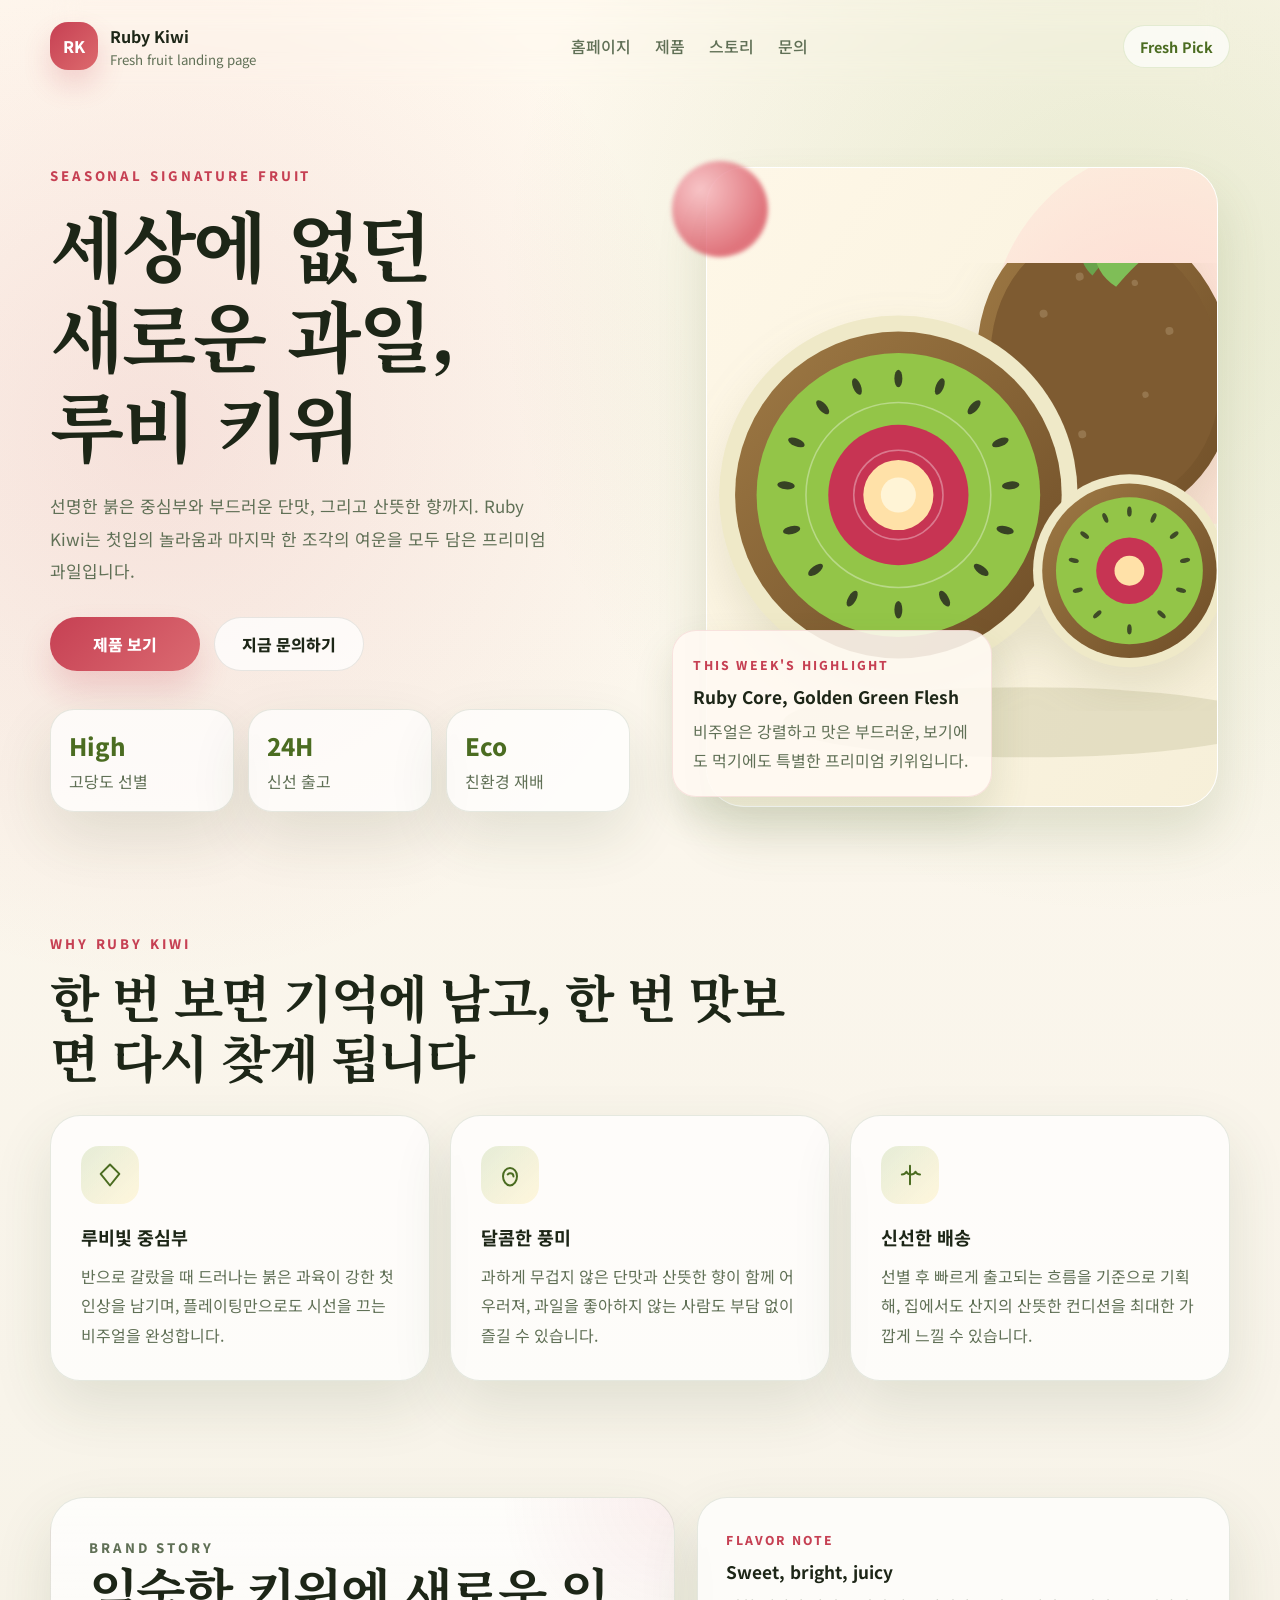
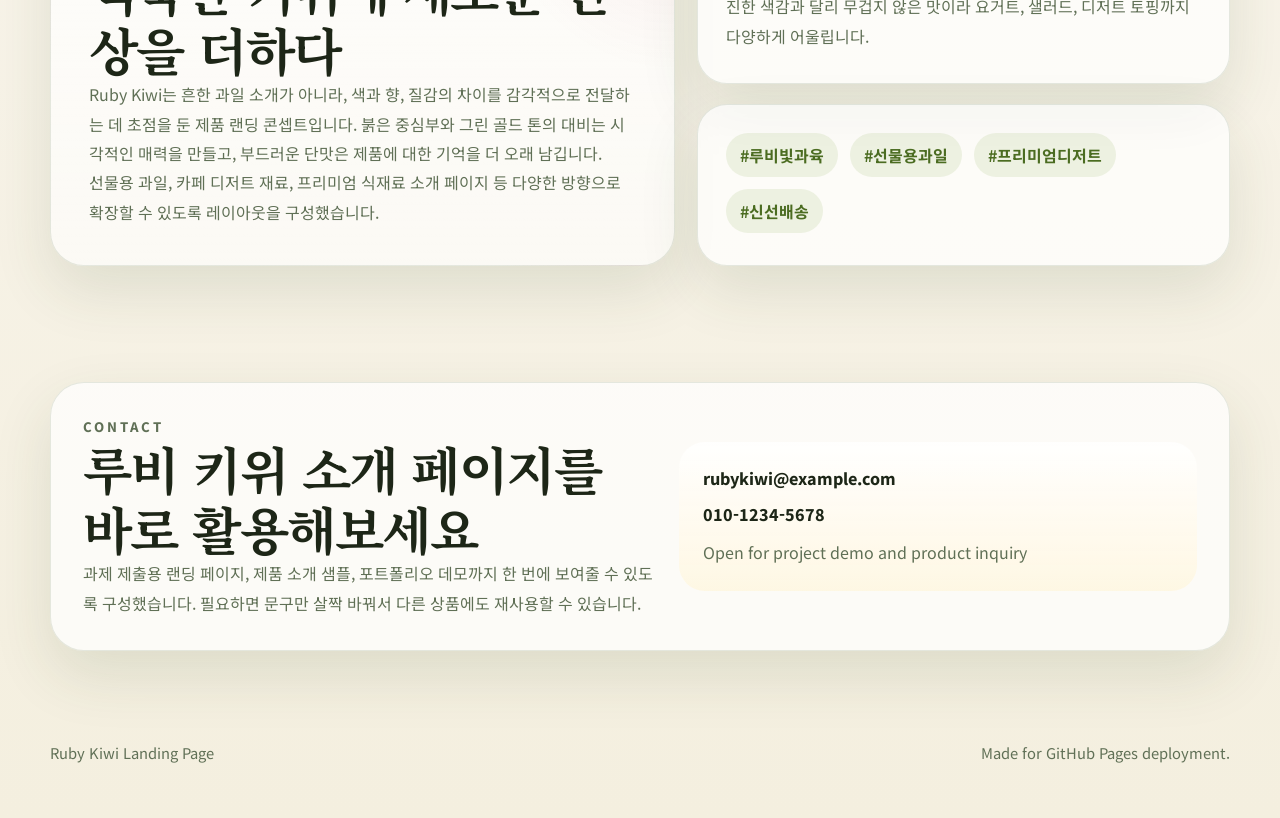
==== index.html @ b6b21a19 "Add Ruby Kiwi landing page files" ====
<!DOCTYPE html>
<html lang="ko">
  <head>
    <meta charset="UTF-8" />
    <meta name="viewport" content="width=device-width, initial-scale=1.0" />
    <title>Ruby Kiwi | Product Landing Page</title>
    <meta
      name="description"
      content="세상에 없던 새로운 과일, 루비 키위를 소개하는 제품 랜딩 페이지입니다."
    />
    <link rel="preconnect" href="https://fonts.googleapis.com" />
    <link rel="preconnect" href="https://fonts.gstatic.com" crossorigin />
    <link
      href="https://fonts.googleapis.com/css2?family=Noto+Sans+KR:wght@400;500;700;800&family=Noto+Serif+KR:wght@600;700;900&display=swap"
      rel="stylesheet"
    />
    <link rel="stylesheet" href="styles.css" />
  </head>
  <body>
    <div class="page-shell">
      <header class="site-header">
        <a class="brand" href="#home">
          <span class="brand-mark">RK</span>
          <span class="brand-copy">
            <strong>Ruby Kiwi</strong>
            <span>Fresh fruit landing page</span>
          </span>
        </a>

        <nav class="site-nav" aria-label="주요 메뉴">
          <a href="#home">홈페이지</a>
          <a href="#product">제품</a>
          <a href="#story">스토리</a>
          <a href="#inquiry">문의</a>
        </nav>

        <a class="header-pill" href="#story">Fresh Pick</a>
      </header>

      <main>
        <section class="hero" id="home">
          <div class="hero-copy">
            <p class="eyebrow">Seasonal Signature Fruit</p>
            <h1>세상에 없던 새로운 과일, 루비 키위</h1>
            <p class="hero-description">
              선명한 붉은 중심부와 부드러운 단맛, 그리고 산뜻한 향까지.
              Ruby Kiwi는 첫입의 놀라움과 마지막 한 조각의 여운을 모두 담은
              프리미엄 과일입니다.
            </p>

            <div class="hero-actions">
              <a class="button button-primary" href="#product">제품 보기</a>
              <a class="button button-secondary" href="#inquiry">지금 문의하기</a>
            </div>

            <ul class="hero-metrics" aria-label="핵심 특징">
              <li>
                <strong>High</strong>
                <span>고당도 선별</span>
              </li>
              <li>
                <strong>24H</strong>
                <span>신선 출고</span>
              </li>
              <li>
                <strong>Eco</strong>
                <span>친환경 재배</span>
              </li>
            </ul>
          </div>

          <div class="hero-visual">
            <div class="visual-orb visual-orb-left" aria-hidden="true"></div>
            <div class="visual-card">
              <img
                src="images/ruby-kiwi-hero.svg"
                alt="붉은 중심부가 드러난 루비 키위와 통키위가 함께 놓인 제품 이미지"
              />
            </div>
            <aside class="floating-note">
              <span class="note-label">This Week's Highlight</span>
              <strong>Ruby Core, Golden Green Flesh</strong>
              <p>
                비주얼은 강렬하고 맛은 부드러운, 보기에도 먹기에도 특별한
                프리미엄 키위입니다.
              </p>
            </aside>
          </div>
        </section>

        <section class="benefit-section" id="product">
          <div class="section-heading">
            <p class="eyebrow">Why Ruby Kiwi</p>
            <h2>한 번 보면 기억에 남고, 한 번 맛보면 다시 찾게 됩니다</h2>
          </div>

          <div class="benefit-grid">
            <article class="benefit-card">
              <div class="benefit-icon" aria-hidden="true">
                <svg viewBox="0 0 24 24" role="presentation">
                  <path
                    d="M12 3 4 11l8 10 8-10-8-8Z"
                    fill="none"
                    stroke="currentColor"
                    stroke-linecap="round"
                    stroke-linejoin="round"
                    stroke-width="1.7"
                  />
                </svg>
              </div>
              <h3>루비빛 중심부</h3>
              <p>
                반으로 갈랐을 때 드러나는 붉은 과육이 강한 첫인상을 남기며,
                플레이팅만으로도 시선을 끄는 비주얼을 완성합니다.
              </p>
            </article>

            <article class="benefit-card">
              <div class="benefit-icon" aria-hidden="true">
                <svg viewBox="0 0 24 24" role="presentation">
                  <path
                    d="M6 13c0-4.1 2.7-7 6-7s6 2.9 6 7c0 4.3-2.7 8-6 8s-6-3.7-6-8Z"
                    fill="none"
                    stroke="currentColor"
                    stroke-linecap="round"
                    stroke-linejoin="round"
                    stroke-width="1.7"
                  />
                  <path
                    d="M10 11.5c.8-.7 1.5-1 2.1-1 1.6 0 2.9 1.2 2.9 2.8"
                    fill="none"
                    stroke="currentColor"
                    stroke-linecap="round"
                    stroke-width="1.7"
                  />
                </svg>
              </div>
              <h3>달콤한 풍미</h3>
              <p>
                과하게 무겁지 않은 단맛과 산뜻한 향이 함께 어우러져, 과일을
                좋아하지 않는 사람도 부담 없이 즐길 수 있습니다.
              </p>
            </article>

            <article class="benefit-card">
              <div class="benefit-icon" aria-hidden="true">
                <svg viewBox="0 0 24 24" role="presentation">
                  <path
                    d="M12 4v16M5 11.5c1.7 0 3.1-.9 3.9-2.3.8 1.4 2.2 2.3 3.9 2.3s3.1-.9 3.9-2.3c.8 1.4 2.2 2.3 3.9 2.3"
                    fill="none"
                    stroke="currentColor"
                    stroke-linecap="round"
                    stroke-linejoin="round"
                    stroke-width="1.7"
                  />
                </svg>
              </div>
              <h3>신선한 배송</h3>
              <p>
                선별 후 빠르게 출고되는 흐름을 기준으로 기획해, 집에서도
                산지의 산뜻한 컨디션을 최대한 가깝게 느낄 수 있습니다.
              </p>
            </article>
          </div>
        </section>

        <section class="story-section" id="story">
          <div class="story-panel">
            <p class="eyebrow">Brand Story</p>
            <h2>익숙한 키위에 새로운 인상을 더하다</h2>
            <p>
              Ruby Kiwi는 흔한 과일 소개가 아니라, 색과 향, 질감의 차이를
              감각적으로 전달하는 데 초점을 둔 제품 랜딩 콘셉트입니다. 붉은
              중심부와 그린 골드 톤의 대비는 시각적인 매력을 만들고, 부드러운
              단맛은 제품에 대한 기억을 더 오래 남깁니다.
            </p>
            <p>
              선물용 과일, 카페 디저트 재료, 프리미엄 식재료 소개 페이지 등
              다양한 방향으로 확장할 수 있도록 레이아웃을 구성했습니다.
            </p>
          </div>

          <div class="story-stack">
            <article class="recipe-card">
              <span class="card-kicker">Flavor Note</span>
              <strong>Sweet, bright, juicy</strong>
              <p>
                진한 색감과 달리 무겁지 않은 맛이라 요거트, 샐러드, 디저트
                토핑까지 다양하게 어울립니다.
              </p>
            </article>

            <article class="tag-card">
              <span>#루비빛과육</span>
              <span>#선물용과일</span>
              <span>#프리미엄디저트</span>
              <span>#신선배송</span>
            </article>
          </div>
        </section>

        <section class="contact-section" id="inquiry">
          <div class="contact-card">
            <div class="contact-copy">
              <p class="eyebrow">Contact</p>
              <h2>루비 키위 소개 페이지를 바로 활용해보세요</h2>
              <p>
                과제 제출용 랜딩 페이지, 제품 소개 샘플, 포트폴리오 데모까지
                한 번에 보여줄 수 있도록 구성했습니다. 필요하면 문구만 살짝
                바꿔서 다른 상품에도 재사용할 수 있습니다.
              </p>
            </div>

            <div class="contact-panel">
              <a href="mailto:rubykiwi@example.com">rubykiwi@example.com</a>
              <a href="tel:010-1234-5678">010-1234-5678</a>
              <span>Open for project demo and product inquiry</span>
            </div>
          </div>
        </section>
      </main>

      <footer class="site-footer">
        <p>Ruby Kiwi Landing Page</p>
        <p>Made for GitHub Pages deployment.</p>
      </footer>
    </div>
  </body>
</html>
---- styles.css ----
:root {
  --bg: #f8f4ea;
  --surface: rgba(255, 255, 255, 0.72);
  --surface-strong: rgba(255, 255, 255, 0.9);
  --line: rgba(54, 82, 33, 0.12);
  --text: #1d2617;
  --muted: #607056;
  --green: #7aa53a;
  --green-deep: #4b6c21;
  --ruby: #c64053;
  --ruby-soft: #f3a0a6;
  --cream: #fff5d9;
  --shadow: 0 24px 60px rgba(53, 74, 33, 0.12);
}

* {
  box-sizing: border-box;
}

html {
  scroll-behavior: smooth;
}

body {
  margin: 0;
  color: var(--text);
  font-family: "Noto Sans KR", sans-serif;
  background:
    radial-gradient(circle at 12% 18%, rgba(198, 64, 83, 0.12), transparent 24%),
    radial-gradient(circle at 88% 12%, rgba(122, 165, 58, 0.18), transparent 26%),
    linear-gradient(180deg, #fff9ef 0%, #f8f4ea 58%, #f4efdf 100%);
}

img {
  display: block;
  max-width: 100%;
}

a {
  color: inherit;
  text-decoration: none;
}

.page-shell {
  width: min(1180px, calc(100% - 32px));
  margin: 0 auto;
  padding-bottom: 32px;
}

.site-header {
  position: sticky;
  top: 0;
  z-index: 20;
  display: grid;
  grid-template-columns: auto 1fr auto;
  align-items: center;
  gap: 18px;
  padding: 22px 0 16px;
  backdrop-filter: blur(14px);
}

.brand {
  display: inline-flex;
  align-items: center;
  gap: 12px;
}

.brand-mark {
  display: grid;
  place-items: center;
  width: 48px;
  height: 48px;
  border-radius: 18px;
  color: white;
  font-weight: 800;
  background: linear-gradient(135deg, var(--ruby), #dd6a6d);
  box-shadow: 0 14px 28px rgba(198, 64, 83, 0.2);
}

.brand-copy {
  display: grid;
  gap: 2px;
}

.brand-copy strong {
  font-size: 1rem;
}

.brand-copy span {
  color: var(--muted);
  font-size: 0.83rem;
}

.site-nav {
  display: flex;
  justify-content: center;
  flex-wrap: wrap;
  gap: 24px;
}

.site-nav a {
  position: relative;
  color: var(--muted);
  font-weight: 500;
}

.site-nav a::after {
  content: "";
  position: absolute;
  left: 0;
  bottom: -5px;
  width: 100%;
  height: 2px;
  border-radius: 999px;
  transform: scaleX(0);
  transform-origin: center;
  background: linear-gradient(90deg, var(--ruby), var(--green));
  transition: transform 0.25s ease;
}

.site-nav a:hover::after,
.site-nav a:focus-visible::after {
  transform: scaleX(1);
}

.header-pill {
  padding: 10px 16px;
  border: 1px solid rgba(122, 165, 58, 0.18);
  border-radius: 999px;
  font-size: 0.9rem;
  font-weight: 700;
  color: var(--green-deep);
  background: rgba(255, 255, 255, 0.66);
}

.hero,
.benefit-section,
.story-section,
.contact-section {
  animation: reveal 0.85s ease both;
}

.hero {
  display: grid;
  grid-template-columns: 1.02fr 0.98fr;
  gap: 42px;
  align-items: center;
  min-height: calc(100vh - 110px);
  padding: 44px 0 28px;
}

.eyebrow {
  margin: 0 0 14px;
  color: var(--ruby);
  font-size: 0.82rem;
  letter-spacing: 0.22em;
  text-transform: uppercase;
  font-weight: 800;
}

.hero h1,
.section-heading h2,
.story-panel h2,
.contact-copy h2 {
  margin: 0;
  font-family: "Noto Serif KR", serif;
  line-height: 1.17;
  letter-spacing: -0.03em;
}

.hero h1 {
  font-size: clamp(2.9rem, 6vw, 4.8rem);
  max-width: 10ch;
}

.hero-description {
  margin: 22px 0 0;
  max-width: 56ch;
  color: var(--muted);
  font-size: 1.06rem;
  line-height: 1.9;
}

.hero-actions {
  display: flex;
  flex-wrap: wrap;
  gap: 14px;
  margin-top: 30px;
}

.button {
  display: inline-flex;
  align-items: center;
  justify-content: center;
  min-width: 150px;
  padding: 14px 22px;
  border-radius: 999px;
  font-weight: 800;
  transition:
    transform 0.22s ease,
    box-shadow 0.22s ease;
}

.button:hover,
.button:focus-visible {
  transform: translateY(-2px);
}

.button-primary {
  color: white;
  background: linear-gradient(135deg, var(--ruby), #db6a71);
  box-shadow: 0 18px 32px rgba(198, 64, 83, 0.2);
}

.button-secondary {
  border: 1px solid rgba(29, 38, 23, 0.1);
  background: rgba(255, 255, 255, 0.75);
}

.hero-metrics {
  display: grid;
  grid-template-columns: repeat(3, minmax(0, 1fr));
  gap: 14px;
  padding: 0;
  margin: 38px 0 0;
  list-style: none;
}

.hero-metrics li,
.benefit-card,
.recipe-card,
.tag-card,
.contact-card {
  border: 1px solid var(--line);
  background: var(--surface);
  box-shadow: var(--shadow);
  backdrop-filter: blur(14px);
}

.hero-metrics li {
  padding: 18px;
  border-radius: 24px;
}

.hero-metrics strong {
  display: block;
  margin-bottom: 6px;
  color: var(--green-deep);
  font-size: 1.5rem;
  font-weight: 800;
}

.hero-metrics span {
  color: var(--muted);
}

.hero-visual {
  position: relative;
  padding: 16px 12px 20px 34px;
}

.visual-orb {
  position: absolute;
  border-radius: 50%;
  filter: blur(2px);
}

.visual-orb-left {
  top: 10px;
  left: 0;
  width: 96px;
  height: 96px;
  background: radial-gradient(circle at 30% 30%, #f7b8bf, #d95462 70%);
  opacity: 0.8;
}

.visual-card {
  overflow: hidden;
  border: 1px solid rgba(255, 255, 255, 0.75);
  border-radius: 38px;
  background: var(--surface-strong);
  box-shadow: 0 28px 50px rgba(92, 113, 53, 0.16);
}

.visual-card img {
  width: 100%;
  aspect-ratio: 4 / 5;
  object-fit: cover;
}

.floating-note {
  position: absolute;
  left: 0;
  bottom: 30px;
  width: min(320px, 78%);
  padding: 20px;
  border: 1px solid rgba(198, 64, 83, 0.12);
  border-radius: 24px;
  background: rgba(255, 250, 243, 0.88);
  box-shadow: 0 20px 40px rgba(73, 98, 40, 0.14);
  animation: drift 4.8s ease-in-out infinite;
}

.note-label,
.card-kicker {
  display: inline-block;
  margin-bottom: 10px;
  color: var(--ruby);
  font-size: 0.76rem;
  letter-spacing: 0.18em;
  text-transform: uppercase;
  font-weight: 800;
}

.floating-note strong,
.recipe-card strong {
  display: block;
  margin-bottom: 8px;
  font-size: 1.08rem;
}

.floating-note p,
.benefit-card p,
.story-panel p,
.recipe-card p,
.contact-copy p,
.contact-panel span {
  margin: 0;
  color: var(--muted);
  line-height: 1.84;
}

.benefit-section,
.story-section,
.contact-section {
  padding: 58px 0;
}

.section-heading {
  max-width: 760px;
  margin-bottom: 28px;
}

.section-heading h2,
.story-panel h2,
.contact-copy h2 {
  font-size: clamp(2rem, 4vw, 3.35rem);
}

.benefit-grid {
  display: grid;
  grid-template-columns: repeat(3, minmax(0, 1fr));
  gap: 20px;
}

.benefit-card {
  padding: 30px;
  border-radius: 30px;
}

.benefit-icon {
  display: grid;
  place-items: center;
  width: 58px;
  height: 58px;
  margin-bottom: 20px;
  border-radius: 18px;
  color: var(--green-deep);
  background: linear-gradient(135deg, rgba(122, 165, 58, 0.18), rgba(255, 245, 217, 0.9));
}

.benefit-icon svg {
  width: 28px;
  height: 28px;
}

.benefit-card h3 {
  margin: 0 0 12px;
  font-size: 1.15rem;
}

.story-section {
  display: grid;
  grid-template-columns: 1.08fr 0.92fr;
  gap: 22px;
  align-items: stretch;
}

.story-panel {
  padding: 38px;
  border: 1px solid var(--line);
  border-radius: 34px;
  background:
    radial-gradient(circle at top right, rgba(198, 64, 83, 0.08), transparent 24%),
    linear-gradient(180deg, rgba(255, 255, 255, 0.78), rgba(255, 255, 255, 0.6));
  box-shadow: var(--shadow);
}

.story-stack {
  display: grid;
  gap: 20px;
}

.recipe-card,
.tag-card {
  padding: 28px;
  border-radius: 30px;
}

.tag-card {
  display: flex;
  flex-wrap: wrap;
  gap: 12px;
  align-content: start;
}

.tag-card span {
  padding: 10px 14px;
  border-radius: 999px;
  color: var(--green-deep);
  font-weight: 700;
  background: rgba(122, 165, 58, 0.12);
}

.contact-card {
  display: grid;
  grid-template-columns: 1.05fr 0.95fr;
  gap: 24px;
  align-items: center;
  padding: 32px;
  border-radius: 34px;
}

.contact-panel {
  display: grid;
  gap: 12px;
  padding: 24px;
  border-radius: 26px;
  background:
    linear-gradient(180deg, rgba(255, 255, 255, 0.8), rgba(255, 245, 217, 0.66));
}

.contact-panel a {
  font-weight: 800;
}

.site-footer {
  display: flex;
  justify-content: space-between;
  gap: 16px;
  padding: 18px 0 8px;
  color: var(--muted);
  font-size: 0.92rem;
}

@keyframes reveal {
  from {
    opacity: 0;
    transform: translateY(22px);
  }

  to {
    opacity: 1;
    transform: translateY(0);
  }
}

@keyframes drift {
  0%,
  100% {
    transform: translateY(0);
  }

  50% {
    transform: translateY(-10px);
  }
}

@media (max-width: 1024px) {
  .hero,
  .story-section,
  .contact-card {
    grid-template-columns: 1fr;
  }

  .hero {
    min-height: auto;
    padding-top: 28px;
  }

  .hero-visual {
    padding: 10px 0 0;
  }

  .floating-note {
    left: 16px;
  }

  .benefit-grid {
    grid-template-columns: 1fr;
  }
}

@media (max-width: 780px) {
  .page-shell {
    width: min(100% - 20px, 1180px);
  }

  .site-header {
    grid-template-columns: 1fr;
    justify-items: start;
  }

  .site-nav {
    justify-content: flex-start;
    gap: 16px;
  }

  .hero h1 {
    font-size: clamp(2.5rem, 11vw, 3.7rem);
  }

  .hero-metrics {
    grid-template-columns: 1fr;
  }

  .benefit-card,
  .recipe-card,
  .tag-card,
  .story-panel,
  .contact-card {
    padding: 24px;
    border-radius: 26px;
  }

  .contact-panel {
    padding: 18px;
  }

  .site-footer {
    flex-direction: column;
  }
}
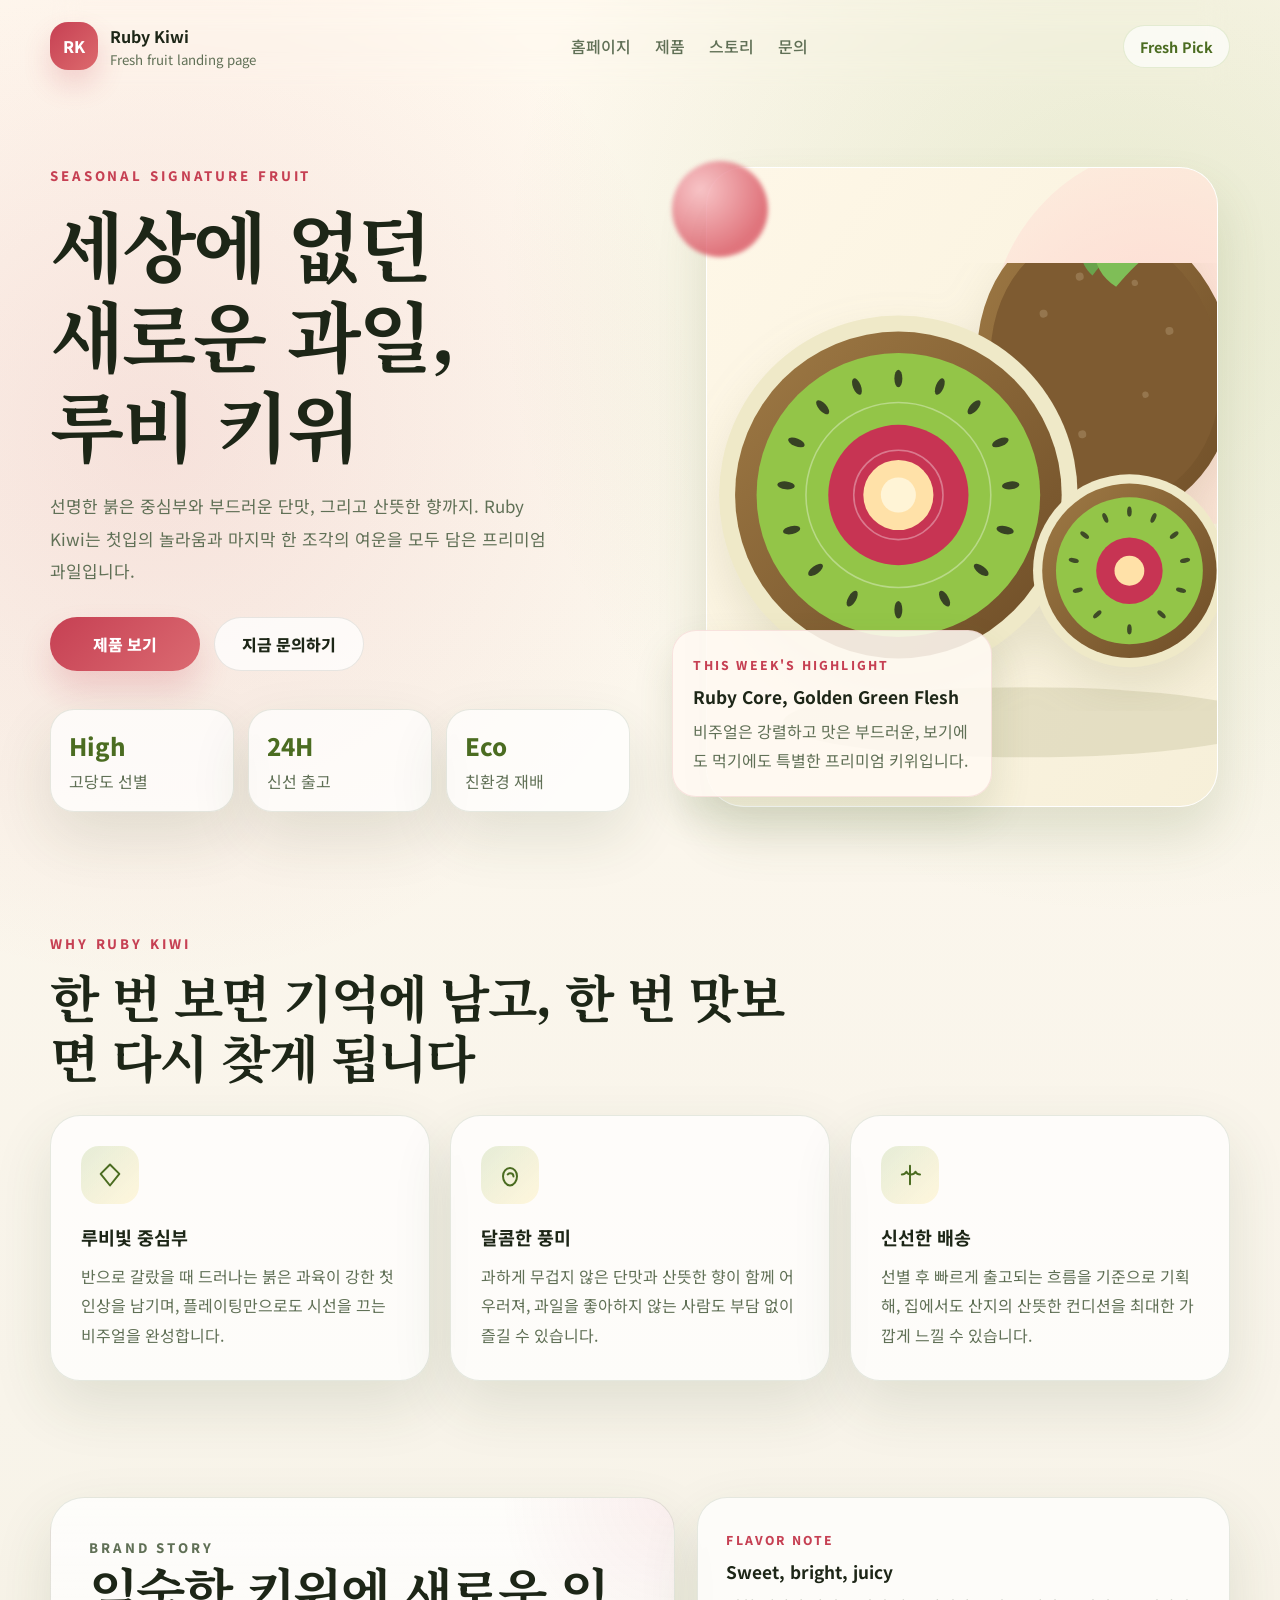
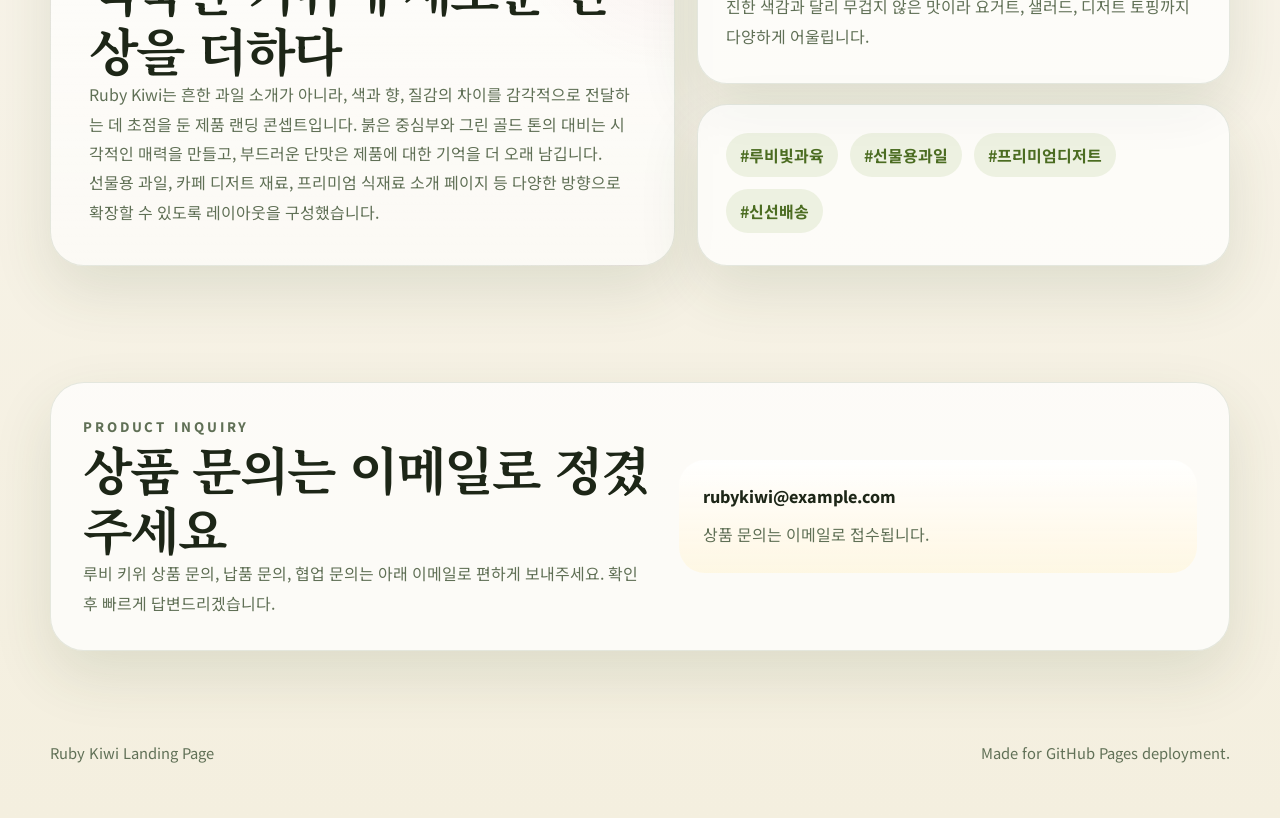
==== commit aded4c39: "Refine contact section for product inquiry" ====
--- a/index.html
+++ b/index.html
@@ -202,19 +202,17 @@
         <section class="contact-section" id="inquiry">
           <div class="contact-card">
             <div class="contact-copy">
-              <p class="eyebrow">Contact</p>
-              <h2>루비 키위 소개 페이지를 바로 활용해보세요</h2>
-              <p>
-                과제 제출용 랜딩 페이지, 제품 소개 샘플, 포트폴리오 데모까지
-                한 번에 보여줄 수 있도록 구성했습니다. 필요하면 문구만 살짝
-                바꿔서 다른 상품에도 재사용할 수 있습니다.
+              <p class="eyebrow">Product Inquiry</p>
+              <h2>상품 문의는 이메일로 정겼주세요</h2>
+              <p>
+                루비 키위 상품 문의, 납품 문의, 협업 문의는 아래 이메일로
+                편하게 보내주세요. 확인 후 빠르게 답변드리겠습니다.
               </p>
             </div>
 
             <div class="contact-panel">
               <a href="mailto:rubykiwi@example.com">rubykiwi@example.com</a>
-              <a href="tel:010-1234-5678">010-1234-5678</a>
-              <span>Open for project demo and product inquiry</span>
+              <span>상품 문의는 이메일로 접수됩니다.</span>
             </div>
           </div>
         </section>
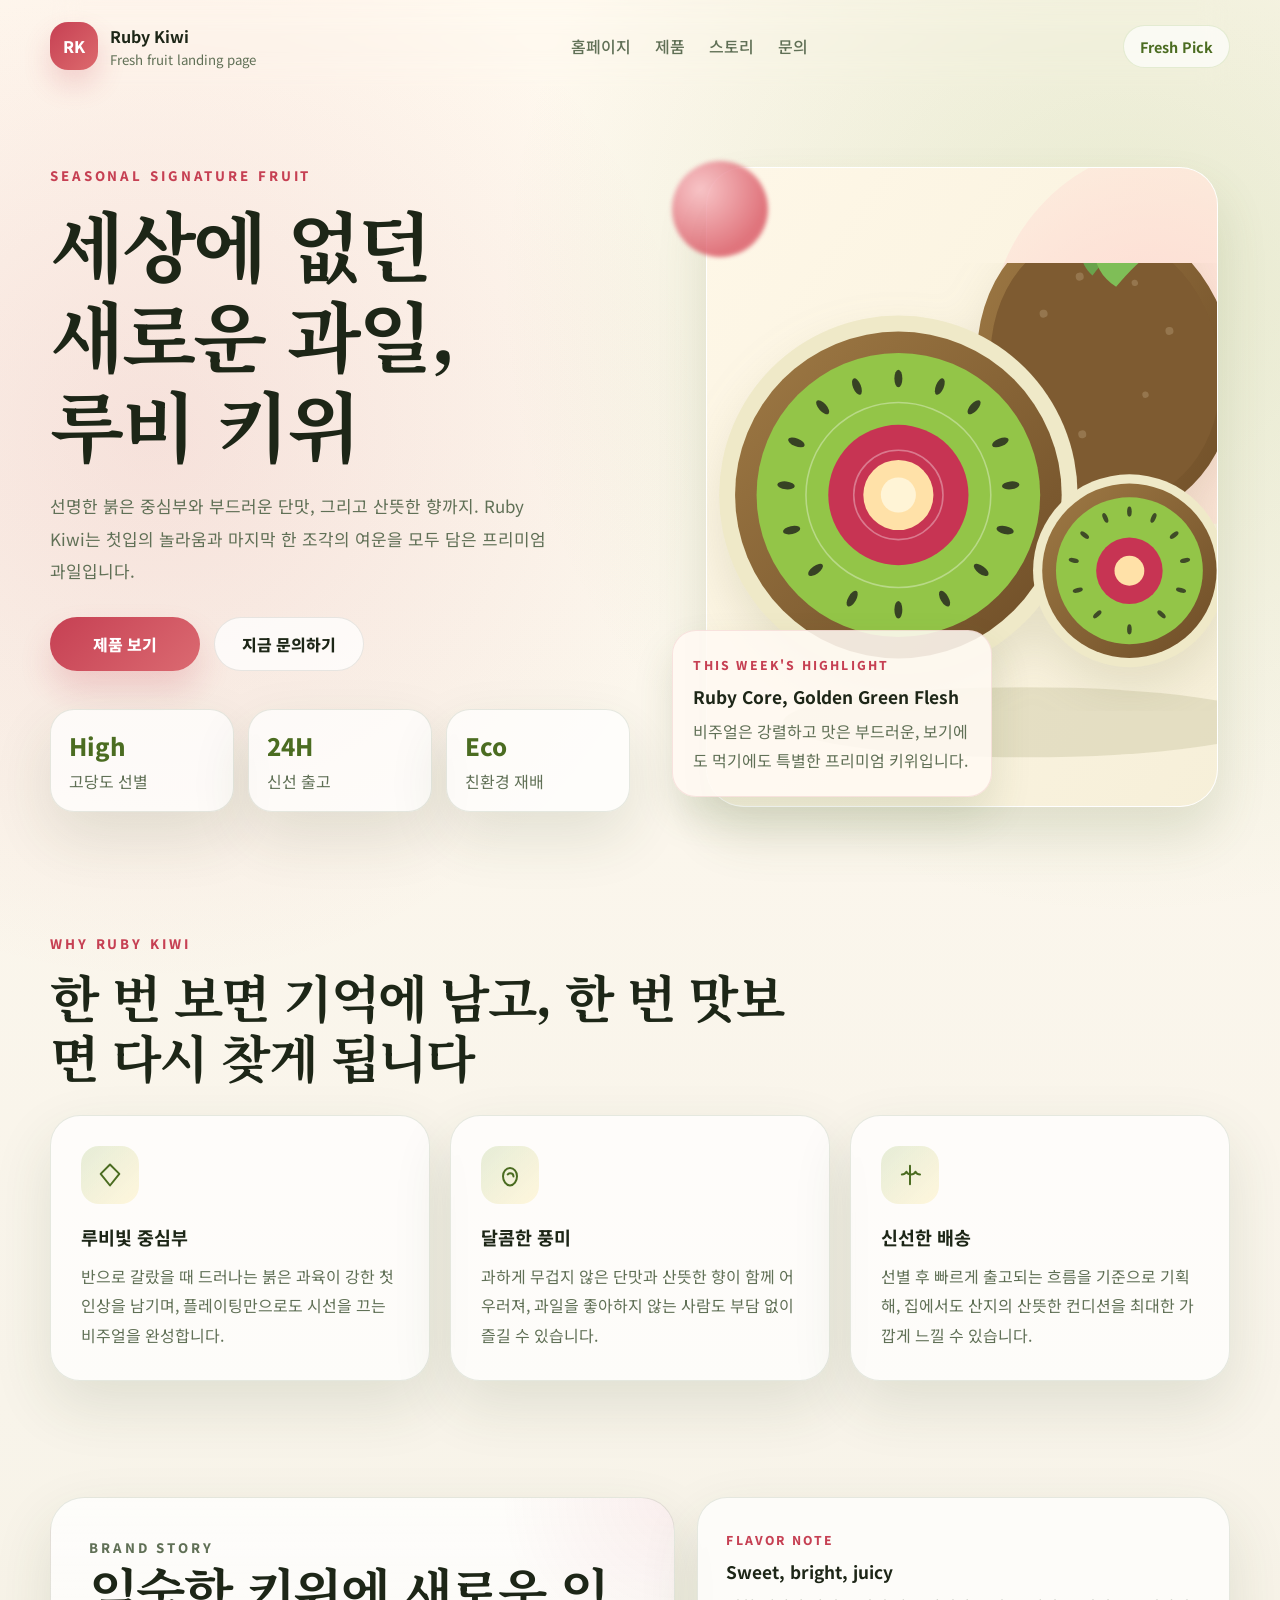
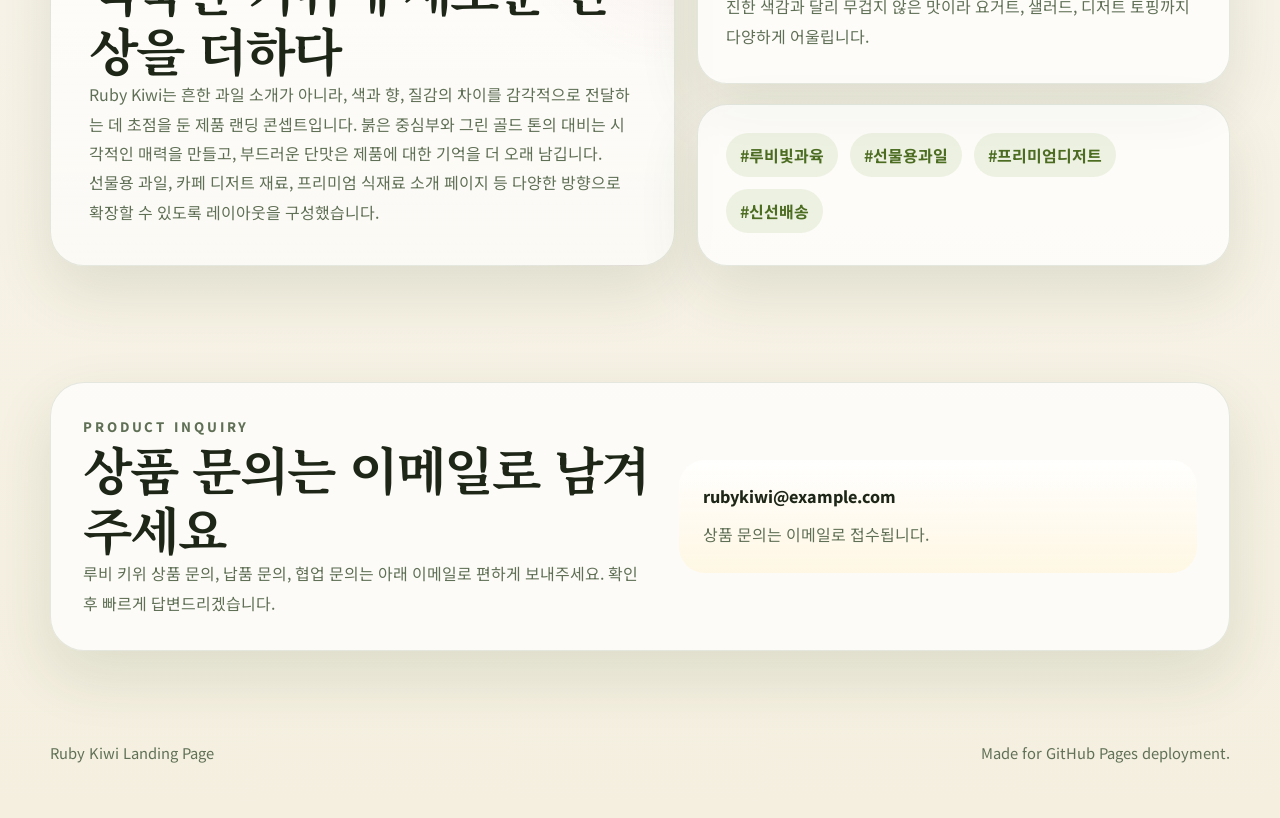
==== commit 2a0e19d0: "Fix inquiry copy typo" ====
--- a/index.html
+++ b/index.html
@@ -203,7 +203,7 @@
           <div class="contact-card">
             <div class="contact-copy">
               <p class="eyebrow">Product Inquiry</p>
-              <h2>상품 문의는 이메일로 정겼주세요</h2>
+              <h2>상품 문의는 이메일로 남겨주세요</h2>
               <p>
                 루비 키위 상품 문의, 납품 문의, 협업 문의는 아래 이메일로
                 편하게 보내주세요. 확인 후 빠르게 답변드리겠습니다.
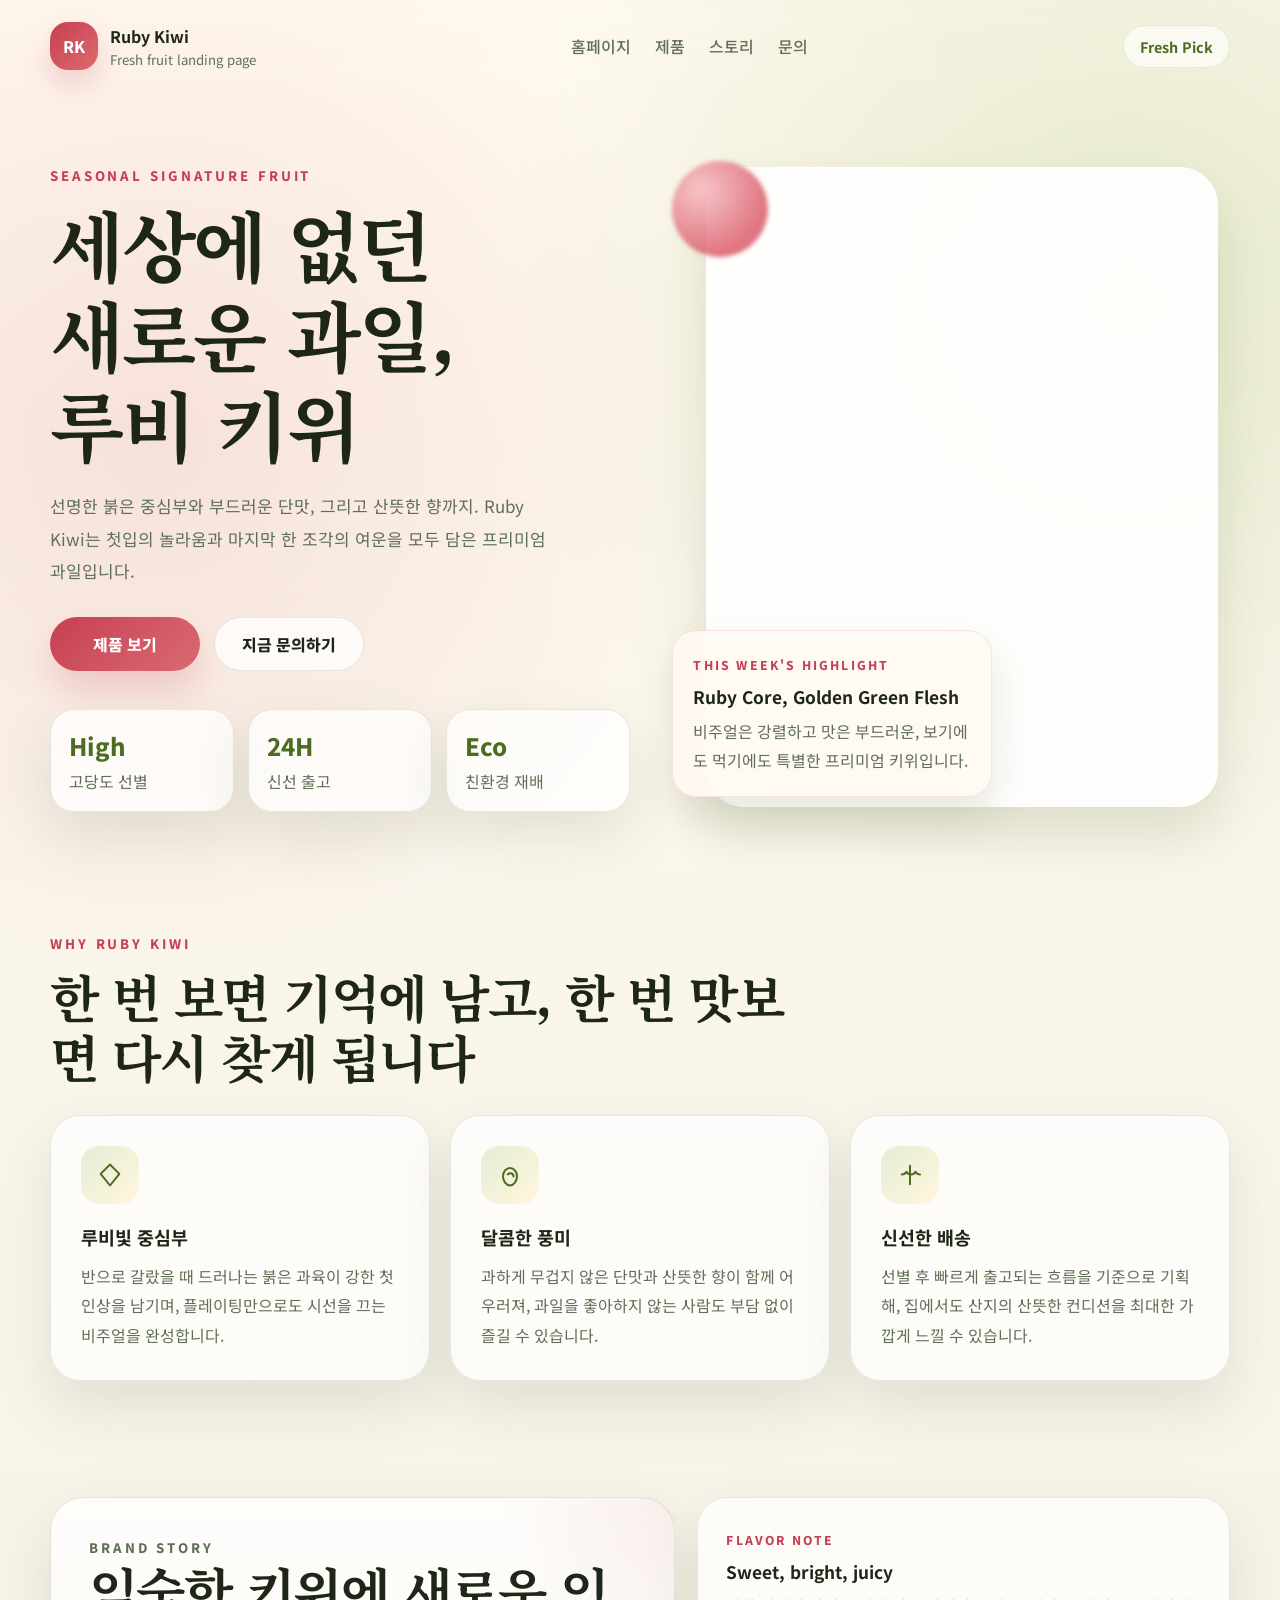
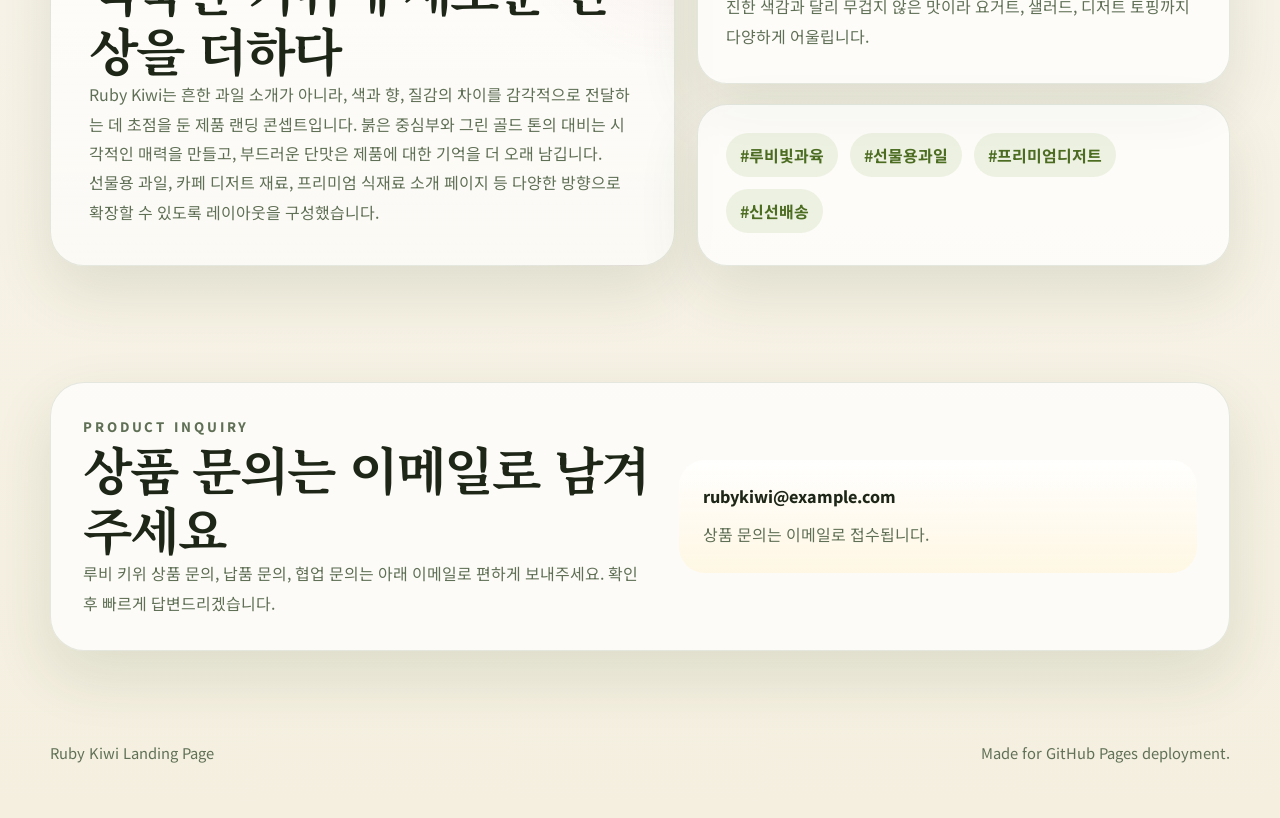
==== commit b9ed80ae: "Use direct webp hero image" ====
--- a/index.html
+++ b/index.html
@@ -73,8 +73,9 @@
             <div class="visual-orb visual-orb-left" aria-hidden="true"></div>
             <div class="visual-card">
               <img
-                src="images/ruby-kiwi-hero.svg"
-                alt="붉은 중심부가 드러난 루비 키위와 통키위가 함께 놓인 제품 이미지"
+                src="images/ruby-kiwi-hero.webp"
+                alt="붉은 중심부가 드러난 실제 루비 키위와 통키위가 함께 놓인 제품 사진"
+                fetchpriority="high"
               />
             </div>
             <aside class="floating-note">
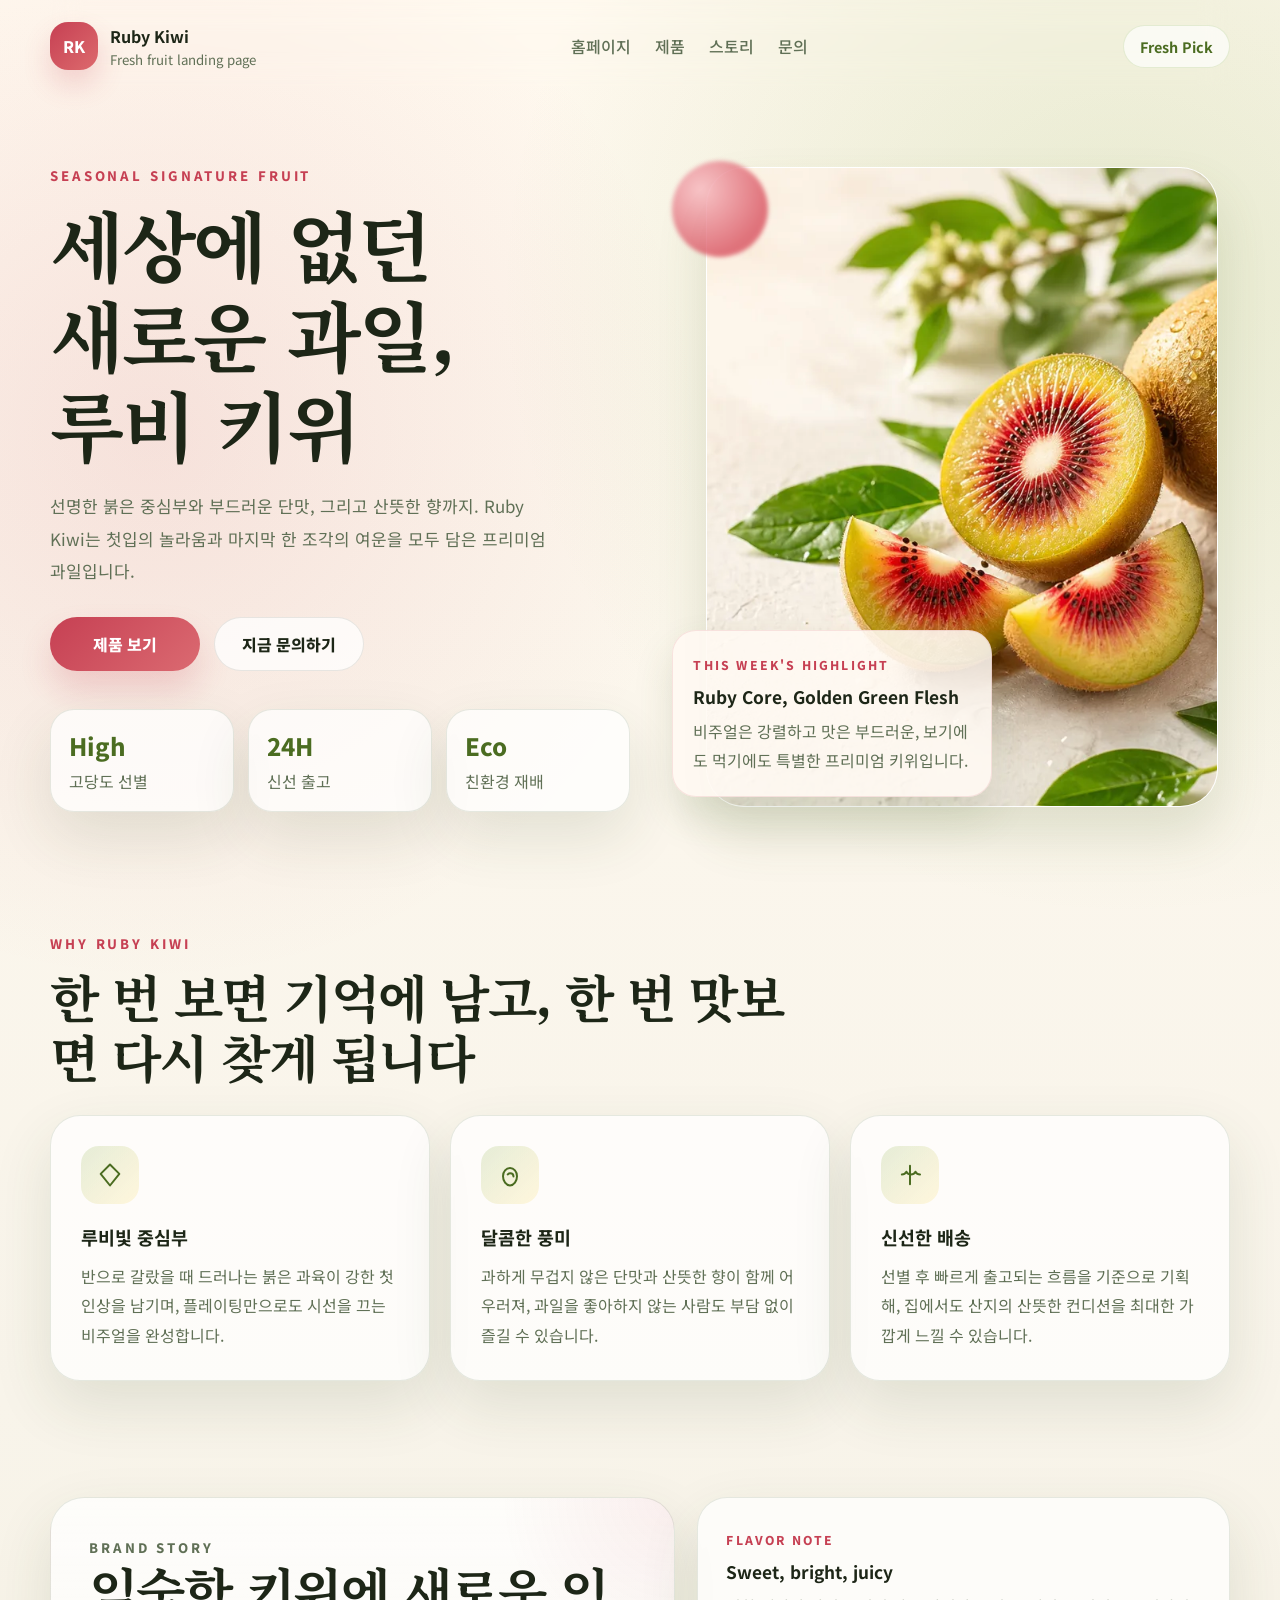
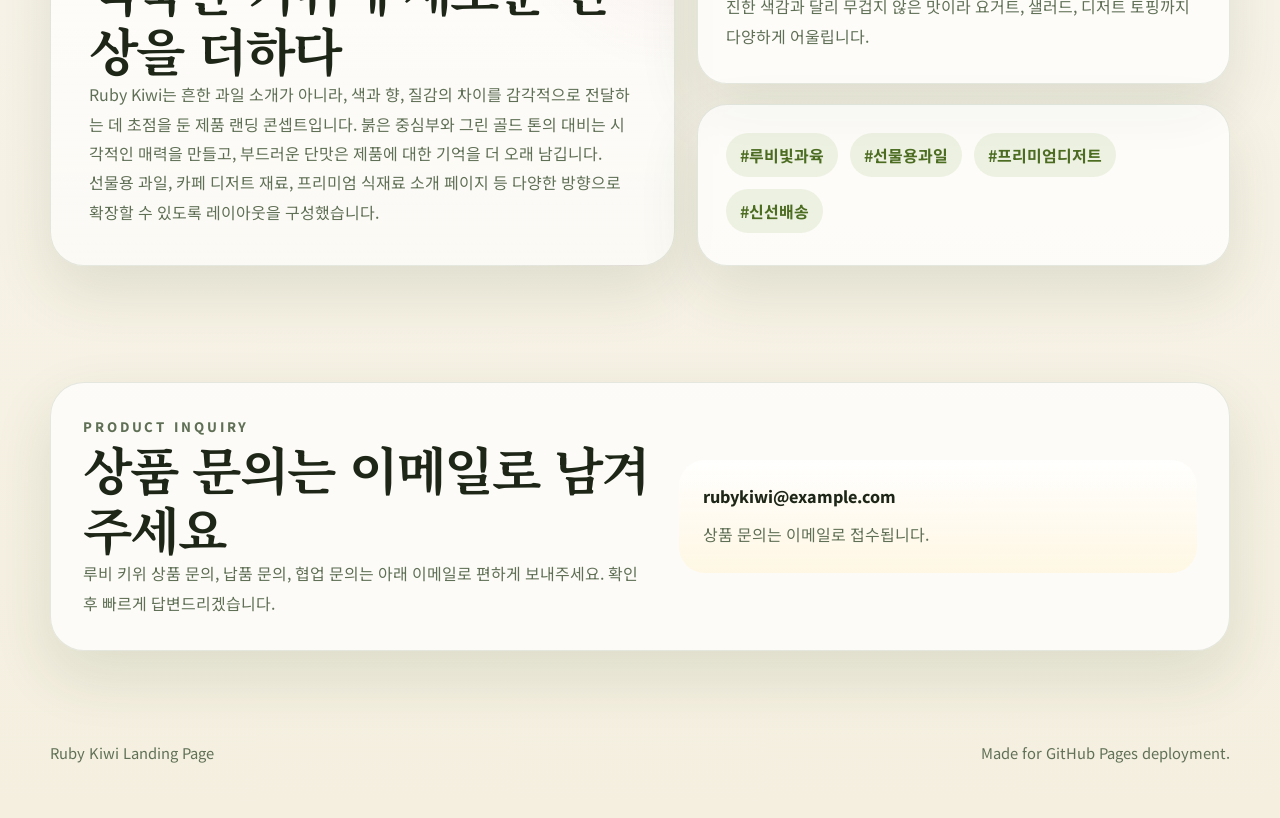
==== commit 3e73b6cf: "Bust cached hero image" ====
--- a/index.html
+++ b/index.html
@@ -73,7 +73,7 @@
             <div class="visual-orb visual-orb-left" aria-hidden="true"></div>
             <div class="visual-card">
               <img
-                src="images/ruby-kiwi-hero.webp"
+                src="images/ruby-kiwi-hero-v2.webp"
                 alt="붉은 중심부가 드러난 실제 루비 키위와 통키위가 함께 놓인 제품 사진"
                 fetchpriority="high"
               />
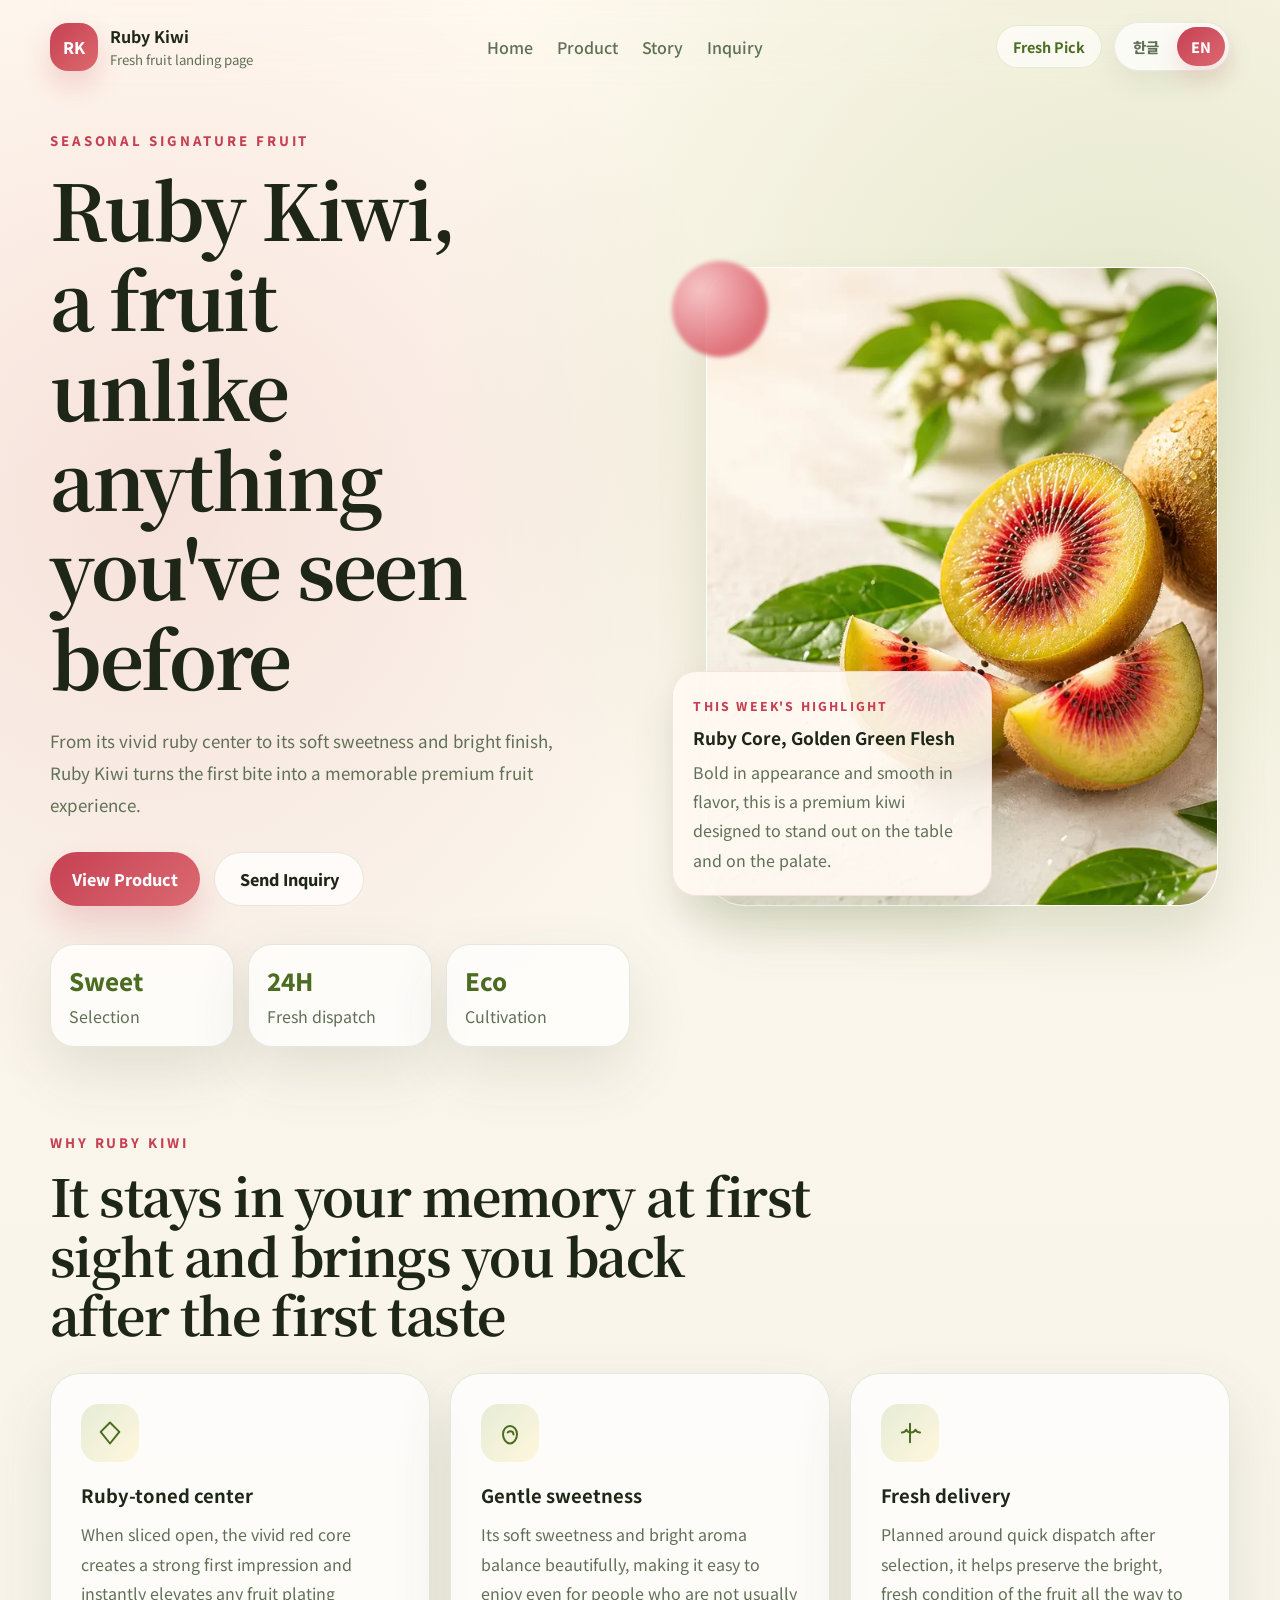
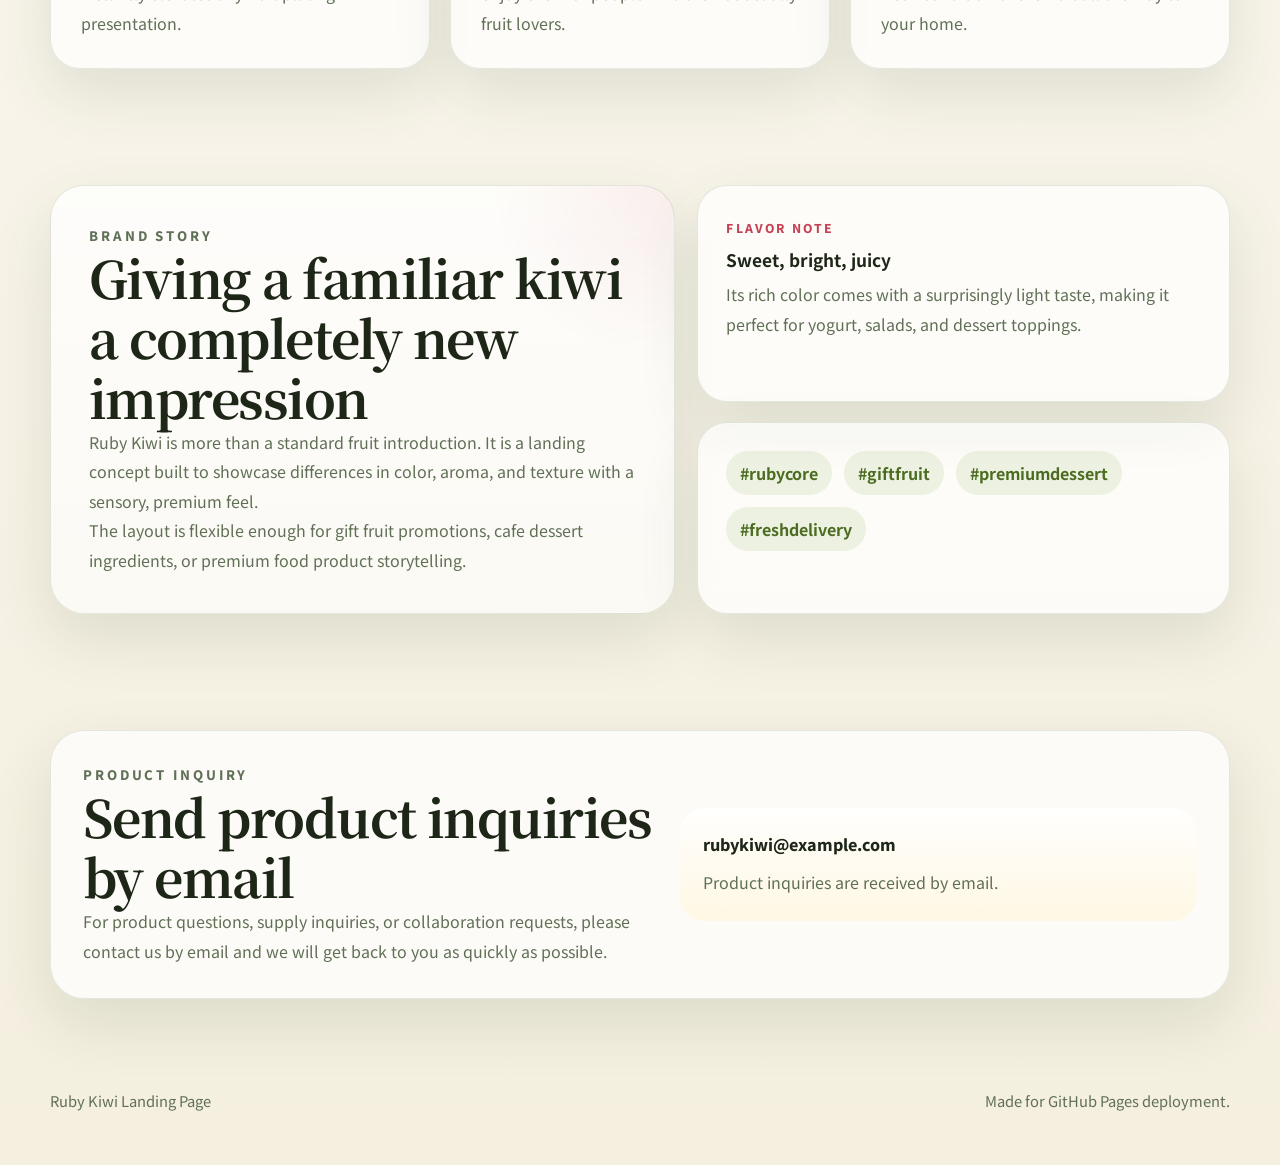
==== commit 855b96e2: "Add Korean and English page toggle" ====
--- a/index.html
+++ b/index.html
@@ -3,9 +3,11 @@
   <head>
     <meta charset="UTF-8" />
     <meta name="viewport" content="width=device-width, initial-scale=1.0" />
-    <title>Ruby Kiwi | Product Landing Page</title>
+    <title data-i18n="meta.title">Ruby Kiwi | Product Landing Page</title>
     <meta
       name="description"
+      data-i18n="meta.description"
+      data-i18n-attr="content"
       content="세상에 없던 새로운 과일, 루비 키위를 소개하는 제품 랜딩 페이지입니다."
     />
     <link rel="preconnect" href="https://fonts.googleapis.com" />
@@ -15,6 +17,7 @@
       rel="stylesheet"
     />
     <link rel="stylesheet" href="styles.css" />
+    <script src="script.js" defer></script>
   </head>
   <body>
     <div class="page-shell">
@@ -23,48 +26,86 @@
           <span class="brand-mark">RK</span>
           <span class="brand-copy">
             <strong>Ruby Kiwi</strong>
-            <span>Fresh fruit landing page</span>
+            <span data-i18n="brand.subtitle">Fresh fruit landing page</span>
           </span>
         </a>
 
-        <nav class="site-nav" aria-label="주요 메뉴">
-          <a href="#home">홈페이지</a>
-          <a href="#product">제품</a>
-          <a href="#story">스토리</a>
-          <a href="#inquiry">문의</a>
+        <nav
+          class="site-nav"
+          aria-label="주요 메뉴"
+          data-i18n="nav.aria"
+          data-i18n-attr="aria-label"
+        >
+          <a href="#home" data-i18n="nav.home">홈페이지</a>
+          <a href="#product" data-i18n="nav.product">제품</a>
+          <a href="#story" data-i18n="nav.story">스토리</a>
+          <a href="#inquiry" data-i18n="nav.contact">문의</a>
         </nav>
 
-        <a class="header-pill" href="#story">Fresh Pick</a>
+        <div class="header-actions">
+          <a class="header-pill" href="#story" data-i18n="header.pill">Fresh Pick</a>
+          <div
+            class="lang-switch"
+            role="group"
+            aria-label="언어 선택"
+            data-i18n="header.langAria"
+            data-i18n-attr="aria-label"
+          >
+            <button
+              class="lang-button is-active"
+              type="button"
+              data-lang-toggle="ko"
+              aria-pressed="true"
+            >
+              한글
+            </button>
+            <button
+              class="lang-button"
+              type="button"
+              data-lang-toggle="en"
+              aria-pressed="false"
+            >
+              EN
+            </button>
+          </div>
+        </div>
       </header>
 
       <main>
         <section class="hero" id="home">
           <div class="hero-copy">
-            <p class="eyebrow">Seasonal Signature Fruit</p>
-            <h1>세상에 없던 새로운 과일, 루비 키위</h1>
-            <p class="hero-description">
+            <p class="eyebrow" data-i18n="hero.eyebrow">Seasonal Signature Fruit</p>
+            <h1 data-i18n="hero.title">세상에 없던 새로운 과일, 루비 키위</h1>
+            <p class="hero-description" data-i18n="hero.description">
               선명한 붉은 중심부와 부드러운 단맛, 그리고 산뜻한 향까지.
               Ruby Kiwi는 첫입의 놀라움과 마지막 한 조각의 여운을 모두 담은
               프리미엄 과일입니다.
             </p>
 
             <div class="hero-actions">
-              <a class="button button-primary" href="#product">제품 보기</a>
-              <a class="button button-secondary" href="#inquiry">지금 문의하기</a>
+              <a class="button button-primary" href="#product" data-i18n="hero.primaryCta"
+                >제품 보기</a
+              >
+              <a
+                class="button button-secondary"
+                href="#inquiry"
+                data-i18n="hero.secondaryCta"
+                >지금 문의하기</a
+              >
             </div>
 
             <ul class="hero-metrics" aria-label="핵심 특징">
               <li>
-                <strong>High</strong>
-                <span>고당도 선별</span>
+                <strong data-i18n="metrics.one.value">고당도</strong>
+                <span data-i18n="metrics.one.label">선별</span>
               </li>
               <li>
-                <strong>24H</strong>
-                <span>신선 출고</span>
+                <strong data-i18n="metrics.two.value">24H</strong>
+                <span data-i18n="metrics.two.label">신선 출고</span>
               </li>
               <li>
-                <strong>Eco</strong>
-                <span>친환경 재배</span>
+                <strong data-i18n="metrics.three.value">친환경</strong>
+                <span data-i18n="metrics.three.label">재배</span>
               </li>
             </ul>
           </div>
@@ -74,14 +115,16 @@
             <div class="visual-card">
               <img
                 src="images/ruby-kiwi-hero-v2.webp"
+                data-i18n="hero.imageAlt"
+                data-i18n-attr="alt"
                 alt="붉은 중심부가 드러난 실제 루비 키위와 통키위가 함께 놓인 제품 사진"
                 fetchpriority="high"
               />
             </div>
             <aside class="floating-note">
-              <span class="note-label">This Week's Highlight</span>
-              <strong>Ruby Core, Golden Green Flesh</strong>
-              <p>
+              <span class="note-label" data-i18n="hero.noteLabel">This Week's Highlight</span>
+              <strong data-i18n="hero.noteTitle">Ruby Core, Golden Green Flesh</strong>
+              <p data-i18n="hero.noteDescription">
                 비주얼은 강렬하고 맛은 부드러운, 보기에도 먹기에도 특별한
                 프리미엄 키위입니다.
               </p>
@@ -91,8 +134,10 @@
 
         <section class="benefit-section" id="product">
           <div class="section-heading">
-            <p class="eyebrow">Why Ruby Kiwi</p>
-            <h2>한 번 보면 기억에 남고, 한 번 맛보면 다시 찾게 됩니다</h2>
+            <p class="eyebrow" data-i18n="benefits.eyebrow">Why Ruby Kiwi</p>
+            <h2 data-i18n="benefits.title">
+              한 번 보면 기억에 남고, 한 번 맛보면 다시 찾게 됩니다
+            </h2>
           </div>
 
           <div class="benefit-grid">
@@ -109,8 +154,8 @@
                   />
                 </svg>
               </div>
-              <h3>루비빛 중심부</h3>
-              <p>
+              <h3 data-i18n="benefits.one.title">루비빛 중심부</h3>
+              <p data-i18n="benefits.one.description">
                 반으로 갈랐을 때 드러나는 붉은 과육이 강한 첫인상을 남기며,
                 플레이팅만으로도 시선을 끄는 비주얼을 완성합니다.
               </p>
@@ -136,8 +181,8 @@
                   />
                 </svg>
               </div>
-              <h3>달콤한 풍미</h3>
-              <p>
+              <h3 data-i18n="benefits.two.title">달콤한 풍미</h3>
+              <p data-i18n="benefits.two.description">
                 과하게 무겁지 않은 단맛과 산뜻한 향이 함께 어우러져, 과일을
                 좋아하지 않는 사람도 부담 없이 즐길 수 있습니다.
               </p>
@@ -156,8 +201,8 @@
                   />
                 </svg>
               </div>
-              <h3>신선한 배송</h3>
-              <p>
+              <h3 data-i18n="benefits.three.title">신선한 배송</h3>
+              <p data-i18n="benefits.three.description">
                 선별 후 빠르게 출고되는 흐름을 기준으로 기획해, 집에서도
                 산지의 산뜻한 컨디션을 최대한 가깝게 느낄 수 있습니다.
               </p>
@@ -167,15 +212,15 @@
 
         <section class="story-section" id="story">
           <div class="story-panel">
-            <p class="eyebrow">Brand Story</p>
-            <h2>익숙한 키위에 새로운 인상을 더하다</h2>
-            <p>
+            <p class="eyebrow" data-i18n="story.eyebrow">Brand Story</p>
+            <h2 data-i18n="story.title">익숙한 키위에 새로운 인상을 더하다</h2>
+            <p data-i18n="story.descriptionOne">
               Ruby Kiwi는 흔한 과일 소개가 아니라, 색과 향, 질감의 차이를
               감각적으로 전달하는 데 초점을 둔 제품 랜딩 콘셉트입니다. 붉은
               중심부와 그린 골드 톤의 대비는 시각적인 매력을 만들고, 부드러운
               단맛은 제품에 대한 기억을 더 오래 남깁니다.
             </p>
-            <p>
+            <p data-i18n="story.descriptionTwo">
               선물용 과일, 카페 디저트 재료, 프리미엄 식재료 소개 페이지 등
               다양한 방향으로 확장할 수 있도록 레이아웃을 구성했습니다.
             </p>
@@ -183,19 +228,19 @@
 
           <div class="story-stack">
             <article class="recipe-card">
-              <span class="card-kicker">Flavor Note</span>
-              <strong>Sweet, bright, juicy</strong>
-              <p>
+              <span class="card-kicker" data-i18n="story.cardKicker">Flavor Note</span>
+              <strong data-i18n="story.cardTitle">Sweet, bright, juicy</strong>
+              <p data-i18n="story.cardDescription">
                 진한 색감과 달리 무겁지 않은 맛이라 요거트, 샐러드, 디저트
                 토핑까지 다양하게 어울립니다.
               </p>
             </article>
 
             <article class="tag-card">
-              <span>#루비빛과육</span>
-              <span>#선물용과일</span>
-              <span>#프리미엄디저트</span>
-              <span>#신선배송</span>
+              <span data-i18n="tags.one">#루비빛과육</span>
+              <span data-i18n="tags.two">#선물용과일</span>
+              <span data-i18n="tags.three">#프리미엄디저트</span>
+              <span data-i18n="tags.four">#신선배송</span>
             </article>
           </div>
         </section>
@@ -203,9 +248,9 @@
         <section class="contact-section" id="inquiry">
           <div class="contact-card">
             <div class="contact-copy">
-              <p class="eyebrow">Product Inquiry</p>
-              <h2>상품 문의는 이메일로 남겨주세요</h2>
-              <p>
+              <p class="eyebrow" data-i18n="contact.eyebrow">Product Inquiry</p>
+              <h2 data-i18n="contact.title">상품 문의는 이메일로 남겨주세요</h2>
+              <p data-i18n="contact.description">
                 루비 키위 상품 문의, 납품 문의, 협업 문의는 아래 이메일로
                 편하게 보내주세요. 확인 후 빠르게 답변드리겠습니다.
               </p>
@@ -213,15 +258,15 @@
 
             <div class="contact-panel">
               <a href="mailto:rubykiwi@example.com">rubykiwi@example.com</a>
-              <span>상품 문의는 이메일로 접수됩니다.</span>
+              <span data-i18n="contact.note">상품 문의는 이메일로 접수됩니다.</span>
             </div>
           </div>
         </section>
       </main>
 
       <footer class="site-footer">
-        <p>Ruby Kiwi Landing Page</p>
-        <p>Made for GitHub Pages deployment.</p>
+        <p data-i18n="footer.title">Ruby Kiwi Landing Page</p>
+        <p data-i18n="footer.note">Made for GitHub Pages deployment.</p>
       </footer>
     </div>
   </body>
--- a/styles.css
+++ b/styles.css
@@ -59,6 +59,13 @@
   backdrop-filter: blur(14px);
 }
 
+.header-actions {
+  display: inline-flex;
+  align-items: center;
+  justify-self: end;
+  gap: 12px;
+}
+
 .brand {
   display: inline-flex;
   align-items: center;
@@ -133,6 +140,51 @@
   background: rgba(255, 255, 255, 0.66);
 }
 
+.lang-switch {
+  display: inline-flex;
+  align-items: center;
+  gap: 4px;
+  padding: 4px;
+  border: 1px solid rgba(29, 38, 23, 0.08);
+  border-radius: 999px;
+  background: rgba(255, 255, 255, 0.72);
+  box-shadow: 0 12px 28px rgba(53, 74, 33, 0.08);
+}
+
+.lang-button {
+  border: 0;
+  padding: 9px 14px;
+  border-radius: 999px;
+  color: var(--muted);
+  font: inherit;
+  font-size: 0.9rem;
+  font-weight: 800;
+  background: transparent;
+  cursor: pointer;
+  transition:
+    color 0.22s ease,
+    background 0.22s ease,
+    box-shadow 0.22s ease,
+    transform 0.22s ease;
+}
+
+.lang-button:hover,
+.lang-button:focus-visible {
+  color: var(--text);
+  transform: translateY(-1px);
+}
+
+.lang-button:focus-visible {
+  outline: 2px solid rgba(198, 64, 83, 0.24);
+  outline-offset: 2px;
+}
+
+.lang-button.is-active {
+  color: white;
+  background: linear-gradient(135deg, var(--ruby), #db6a71);
+  box-shadow: 0 10px 24px rgba(198, 64, 83, 0.18);
+}
+
 .hero,
 .benefit-section,
 .story-section,
@@ -516,6 +568,12 @@
     gap: 16px;
   }
 
+  .header-actions {
+    width: 100%;
+    justify-content: space-between;
+    flex-wrap: wrap;
+  }
+
   .hero h1 {
     font-size: clamp(2.5rem, 11vw, 3.7rem);
   }
